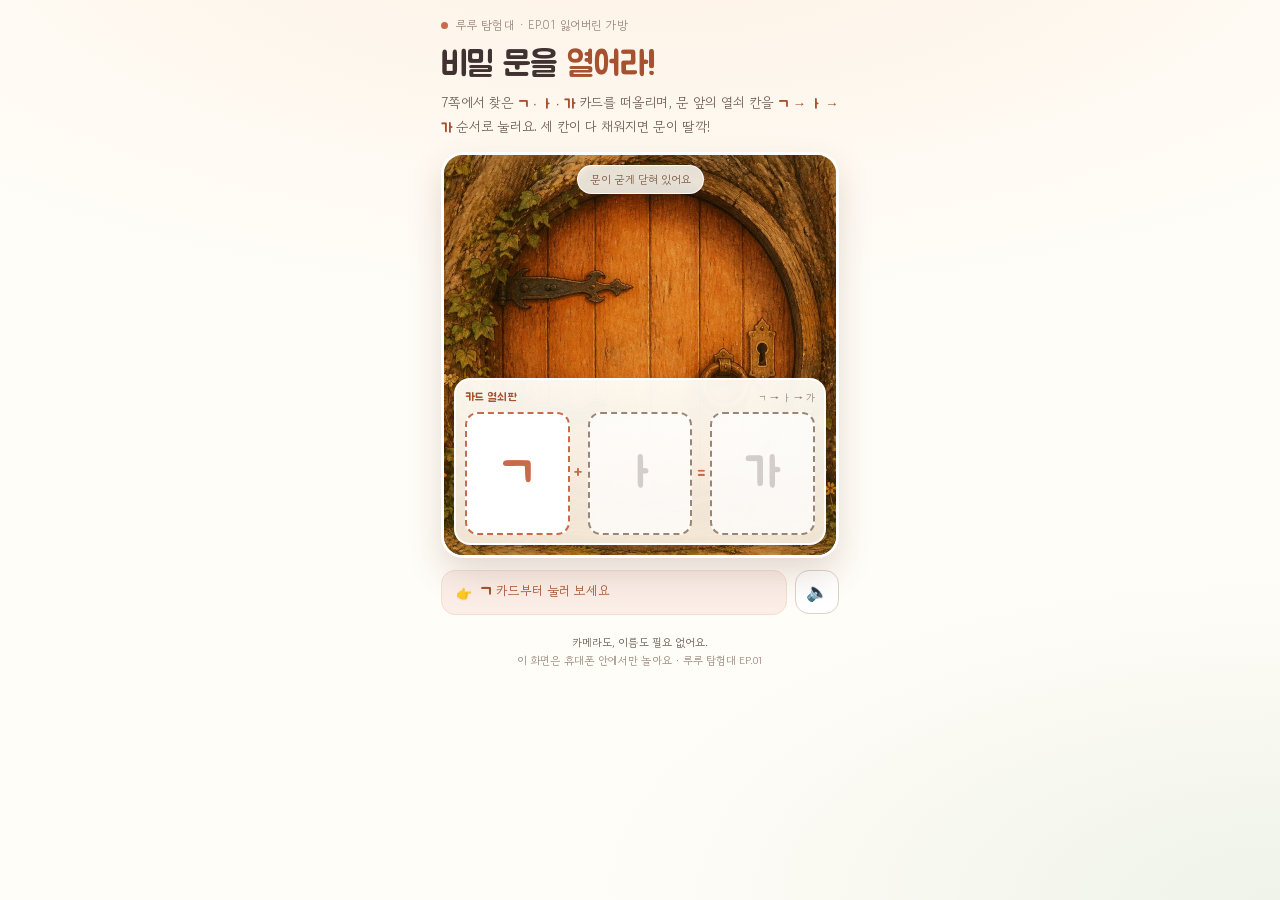
==== lulu-ep01/index.html @ 79df9ade "add lulu-ep01: 루루 탐험대 EP.01 비밀 문 웹 체험 (/lulu-ep01/)" ====
<!doctype html>
<html lang="ko">
<head>
<meta charset="utf-8">
<meta name="viewport" content="width=device-width, initial-scale=1, viewport-fit=cover">
<meta name="theme-color" content="#FFFDF8">
<meta name="description" content="루루 탐험대 EP.01 — 종이에 그린 비밀 문을 휴대폰에서 진짜로 열어 보는 놀이. 카메라·개인정보 없이 화면 안에서만 놀아요.">
<title>루루 탐험대 · 비밀 문 열기</title>
<style>
@font-face{font-family:'Jua';src:url([data-uri]) format('woff2');font-display:swap}
@font-face{font-family:'Gowun';src:url([data-uri]) format('woff2');font-display:swap}
:root{
  --paper:#FFFDF8;--cream:#FAF3E7;--cream2:#F6EADA;--terra:#C96B4B;--terra-d:#A6512F;
  --terra-s:#F3D9CB;--terra-xs:#FBEEE7;--mustard:#D9A23B;--mustard-s:#F9EAC8;
  --sage:#7E9B77;--sage-s:#E6EDE0;--ink:#3F3230;--ink2:#6B5A52;--ink3:#9A8679;--line:#E0D2C3;
}
*{box-sizing:border-box;-webkit-tap-highlight-color:transparent}
html,body{margin:0}
body{
  background:
    radial-gradient(120% 70% at 50% -10%,#FDF1E4 0%,rgba(253,241,228,0) 62%),
    radial-gradient(90% 60% at 100% 100%,#EFF3E9 0%,rgba(239,243,233,0) 60%),
    var(--paper);
  color:var(--ink);font-family:'Gowun','Apple SD Gothic Neo','Noto Sans KR',system-ui,sans-serif;
  line-height:1.5;min-height:100dvh;-webkit-text-size-adjust:100%;
}
.wrap{width:min(100%,430px);margin:0 auto;padding:16px 16px calc(24px + env(safe-area-inset-bottom))}
.brand{display:flex;align-items:center;gap:7px;font-size:12px;color:var(--ink3);letter-spacing:.01em}
.brand i{width:7px;height:7px;border-radius:50%;background:var(--terra);display:block}
h1{font-family:'Jua',sans-serif;font-weight:400;font-size:clamp(27px,8.2vw,34px);line-height:1.24;
   margin:10px 0 6px;letter-spacing:-.02em;color:var(--ink)}
h1 em{font-style:normal;color:var(--terra-d)}
.lead{margin:0 0 13px;font-size:13.5px;line-height:1.6;color:var(--ink2);word-break:keep-all}
.lead b{color:var(--terra-d);font-weight:400;font-family:'Jua',sans-serif}

/* ── 문 ─────────────────────────────── */
.stage{position:relative;border-radius:22px;overflow:hidden;border:3px solid #fff;
  box-shadow:0 16px 34px rgba(120,80,55,.20),0 2px 0 rgba(255,255,255,.9) inset;
  aspect-ratio:1/1.02;background:#3E2A1D;isolation:isolate}
.stage img{position:absolute;inset:0;width:100%;height:100%;object-fit:cover;
  object-position:50% 47%;transition:opacity .6s ease,transform 1.3s cubic-bezier(.2,.7,.3,1)}
.stage .open{opacity:0;transform:scale(1.02)}
.stage.opened .closed{opacity:0}
.stage.opened .open{opacity:1;transform:scale(1.05)}
.glow{position:absolute;inset:0;pointer-events:none;opacity:0;transition:opacity .8s ease .18s;
  background:radial-gradient(60% 46% at 52% 48%,rgba(255,240,196,.85),rgba(255,214,150,.35) 45%,rgba(255,200,130,0) 72%)}
.stage.opened .glow{opacity:1}
.plate{position:absolute;left:10px;right:10px;bottom:10px;padding:9px 9px 8px;border-radius:16px;
  background:linear-gradient(180deg,rgba(255,253,246,.96),rgba(246,234,218,.96));
  border:2px solid rgba(255,255,255,.95);box-shadow:0 10px 22px rgba(70,45,30,.28)}
.plate .cap{font-family:'Jua',sans-serif;font-size:11.5px;color:var(--terra-d);margin:0 0 6px;
  display:flex;justify-content:space-between;align-items:center;gap:6px}
.plate .cap span{color:var(--ink3);font-family:'Gowun',sans-serif;font-size:10px}
.keys{display:grid;grid-template-columns:1fr 14px 1fr 14px 1fr;align-items:center;gap:2px}
.slot{position:relative;aspect-ratio:1/1.18;border-radius:13px;border:2px dashed var(--ink3);
  background:rgba(255,255,255,.72);color:rgba(63,50,48,.22);font-family:'Jua',sans-serif;
  font-size:clamp(30px,10.4vw,42px);display:grid;place-items:center;cursor:pointer;
  transition:transform .18s ease,background .2s,border-color .2s,color .2s,box-shadow .2s;padding:0;
  -webkit-user-select:none;user-select:none}
.slot:active{transform:scale(.97)}
.slot.filled{border-style solid;border-color:var(--terra);background:#fff;color:var(--ink);
  box-shadow:0 7px 16px rgba(166,81,47,.20);transform:translateY(-3px)}
.slot.filled::after{content:"";position:absolute;inset:0;border-radius:11px;border:3px solid var(--terra-s)}
.slot.shake{animation:shake .42s ease}
.slot.hintme{border-color:var(--terra);background:#fff;color:var(--terra);animation:breathe 1.6s ease-in-out infinite}
.op{font-family:'Jua',sans-serif;font-size:17px;color:var(--terra);text-align:center;line-height:1}
.stage .lockline{position:absolute;left:0;right:0;top:10px;text-align:center;pointer-events:none}
.stage .lockline span{display:inline-block;padding:5px 12px;border-radius:999px;background:rgba(255,253,246,.86);
  font-size:11px;color:#7A5A45;border:1px solid rgba(255,255,255,.9);backdrop-filter:blur(2px)}

.burst{position:absolute;inset:0;display:grid;place-items:center;pointer-events:none;opacity:0;z-index:3}
.burst b{font-family:'Jua',sans-serif;font-weight:400;font-size:clamp(38px,13vw,58px);color:#FFF8E2;
  text-shadow:0 4px 0 rgba(166,81,47,.55),0 0 26px rgba(255,205,110,.95);transform:scale(.6)}
.stage.opened .burst{animation:burst 1.25s ease-out .05s both}
.spark{position:absolute;font-size:18px;pointer-events:none;opacity:0}

/* ── 상태줄 ─────────────────────────── */
.status{margin:12px 0 0;display:flex;align-items:center;gap:8px}
.hint{flex:1;margin:0;padding:11px 14px;border-radius:14px;background:var(--terra-xs);
  border:1px solid #F5DED1;color:var(--terra-d);font-size:13px;line-height:1.35;min-height:44px;
  display:flex;align-items:center;gap:8px}
.hint b{font-family:'Jua',sans-serif;font-weight:400;font-size:15px}
.hint.ok{background:var(--sage-s);border-color:#D3E1C9;color:#4E6A46}
.hint.no{background:#FDEBE4;border-color:#F3D2C4;color:#A6512F;animation:shake .42s ease}
.sound{flex:0 0 auto;width:44px;height:44px;border-radius:14px;border:1px solid var(--line);
  background:#fff;font-size:18px;display:grid;place-items:center;cursor:pointer}
.sound[aria-pressed="false"]{color:var(--ink3)}

/* ── 축하 ───────────────────────────── */
.win{margin-top:12px;border-radius:20px;background:linear-gradient(180deg,#FFF9E9,#FCEFD9);
  border:2px solid #fff;box-shadow:0 14px 30px rgba(150,110,60,.16);padding:14px 15px 15px;
  display:none}
.win.show{display:block;animation:rise .5s cubic-bezier(.2,.8,.3,1) both}
.win .row{display:flex;align-items:center;gap:10px}
.win .lulu{width:74px;flex:0 0 auto;filter:drop-shadow(0 8px 10px rgba(140,95,60,.22))}
.win .lulu img{display:block;width:100%;height:auto}
.win h2{font-family:'Jua',sans-serif;font-weight:400;font-size:19px;margin:0 0 3px;color:var(--terra-d);letter-spacing:-.01em}
.win p{margin:0;font-size:12.5px;color:#7A5A45;line-height:1.5}
.win .eq{margin:12px 0 0;display:flex;align-items:center;justify-content:center;gap:7px;
  font-family:'Jua',sans-serif;font-size:20px;color:var(--ink)}
.win .eq i{font-style:normal;color:var(--terra);font-size:15px}
.win .eq u{text-decoration:none;background:#fff;border:2px solid var(--mustard);border-radius:9px;
  padding:2px 9px;color:var(--terra-d)}
.again{width:100%;margin-top:12px;border:0;border-radius:15px;background:var(--terra);color:#fff;
  font-family:'Jua',sans-serif;font-size:16px;min-height:50px;cursor:pointer;
  box-shadow:0 5px 0 #9C4B2E,0 12px 18px rgba(166,81,47,.25)}
.again:active{transform:translateY(3px);box-shadow:0 2px 0 #9C4B2E}
.foot{margin:18px 2px 0;font-size:11px;line-height:1.7;color:var(--ink3);text-align:center}
.foot b{color:var(--ink2);font-weight:400}

@keyframes shake{0%,100%{transform:translateX(0)}22%{transform:translateX(-5px)}44%{transform:translateX(4px)}66%{transform:translateX(-3px)}88%{transform:translateX(2px)}}
@keyframes breathe{0%,100%{box-shadow:0 0 0 0 rgba(201,107,75,.35)}50%{box-shadow:0 0 0 8px rgba(201,107,75,0)}}
@keyframes burst{0%{opacity:0;transform:scale(.55)}22%{opacity:1;transform:scale(1.06)}60%{opacity:1;transform:scale(1)}100%{opacity:0;transform:scale(1.18) translateY(-8px)}}
@keyframes rise{from{opacity:0;transform:translateY(12px)}to{opacity:1;transform:translateY(0)}}
@keyframes fly{0%{opacity:0;transform:translate(0,14px) scale(.6)}20%{opacity:1}100%{opacity:0;transform:translate(var(--dx),var(--dy)) scale(1.15) rotate(var(--rot))}}
@media (prefers-reduced-motion:reduce){
  *{animation:none!important;transition:none!important}
  .stage.opened .burst{opacity:1}
}
</style>
</head>
<body>
<main class="wrap">
  <div class="brand"><i></i><span>루루 탐험대 · EP.01 잃어버린 가방</span></div>
  <h1>비밀 문을 <em>열어라!</em></h1>
  <p class="lead">7쪽에서 찾은 <b>ㄱ · ㅏ · 가</b> 카드를 떠올리며, 문 앞의 열쇠 칸을 <b>ㄱ → ㅏ → 가</b> 순서로 눌러요. 세 칸이 다 채워지면 문이 딸깍!</p>

  <section class="stage" id="stage" aria-label="굳게 닫힌 비밀 문과 열쇠 칸 세 개">
    <img class="closed" src="[data-uri]" alt="굳게 닫힌 나무 비밀 문">
    <img class="open" src="[data-uri]" alt="활짝 열린 비밀 문 너머의 보물 동굴">
    <div class="glow"></div>
    <div class="lockline"><span>문이 굳게 닫혀 있어요</span></div>
    <div class="plate">
      <p class="cap">카드 열쇠판 <span>ㄱ → ㅏ → 가</span></p>
      <div class="keys">
        <button class="slot" data-i="0" aria-label="ㄱ 카드 올려놓기">ㄱ</button>
        <div class="op">+</div>
        <button class="slot" data-i="1" aria-label="ㅏ 카드 올려놓기">ㅏ</button>
        <div class="op">=</div>
        <button class="slot" data-i="2" aria-label="가 카드 올려놓기">가</button>
      </div>
    </div>
    <div class="burst" id="burst"><b>딸깍!</b></div>
  </section>

  <div class="status">
    <p class="hint" id="hint" role="status"><span>👉</span><span><b>ㄱ</b> 카드부터 눌러 보세요</span></p>
    <button class="sound" id="sound" aria-pressed="true" aria-label="소리 켜고 끄기">🔈</button>
  </div>

  <section class="win" id="win" aria-live="polite">
    <div class="row">
      <div class="lulu"><img src="[data-uri]" alt="환호하는 루루"></div>
      <div>
        <h2>딸깍! 문이 활짝 열렸어요</h2>
        <p>보물 동굴에서 반짝이는 가방을 찾았어요. 이제 책 9쪽으로 가 볼까요?</p>
      </div>
    </div>
    <p class="eq">ㄱ <i>+</i> ㅏ <i>=</i> <u>가</u></p>
    <button class="again" id="again">다시 해 보기</button>
  </section>

  <p class="foot"><b>카메라도, 이름도 필요 없어요.</b><br>이 화면은 휴대폰 안에서만 놀아요 · 루루 탐험대 EP.01</p>
</main>

<script>
(function(){
  "use strict";
  var ORDER=["ㄱ","ㅏ","가"];
  var stage=document.getElementById("stage"), hint=document.getElementById("hint"),
      win=document.getElementById("win"), again=document.getElementById("again"),
      soundBtn=document.getElementById("sound"), burst=document.getElementById("burst");
  var slots=[].slice.call(document.querySelectorAll(".slot"));
  var step=0, opened=false, muted=false, ctx=null, voices=null;

  function ac(){
    if(muted) return null;
    try{
      if(!ctx){ var C=window.AudioContext||window.webkitAudioContext; if(!C) return null; ctx=new C(); }
      if(ctx.state==="suspended") ctx.resume();
      return ctx;
    }catch(e){ return null; }
  }
  function tone(freq,dur,type,vol,slide,delay){
    var a=ac(); if(!a) return;
    var t0=a.currentTime+(delay||0);
    var o=a.createOscillator(), g=a.createGain();
    o.type=type||"sine";
    o.frequency.setValueAtTime(freq,t0);
    if(slide) o.frequency.exponentialRampToValueAtTime(slide,t0+dur);
    g.gain.setValueAtTime(0.0001,t0);
    g.gain.exponentialRampToValueAtTime(vol||0.12,t0+0.015);
    g.gain.exponentialRampToValueAtTime(0.0001,t0+dur);
    o.connect(g); g.connect(a.destination);
    o.start(t0); o.stop(t0+dur+0.04);
  }
  function pluck(i){ var f=[659,784,988][i]||659; tone(f,.26,"triangle",.10); tone(f*2,.10,"sine",.03,null,.01); }
  function knock(){ tone(150,.16,"sine",.10,110); }
  function chime(){ [659,784,988,1319].forEach(function(f,i){ tone(f,.42,"sine",.09,null,i*0.11); }); }
  function click(){ tone(1400,.05,"square",.04); tone(210,.30,"sine",.07,120,.03); }

  function say(t){
    var h=hint; h.className="hint"; h.innerHTML=t;
  }
  function speak(text){
    if(muted||!("speechSynthesis" in window)) return;
    try{
      var u=new SpeechSynthesisUtterance(text);
      u.lang="ko-KR"; u.rate=0.95; u.pitch=1.15; u.volume=0.9;
      var v=window.speechSynthesis.getVoices().filter(function(x){return /^ko/i.test(x.lang);})[0];
      if(v) u.voice=v;
      window.speechSynthesis.cancel(); window.speechSynthesis.speak(u);
    }catch(e){}
  }
  function sparkle(){
    var glyphs=["✨","⭐","🌟","✦","💛"];
    for(var i=0;i<16;i++){
      var s=document.createElement("span");
      s.className="spark"; s.textContent=glyphs[i%glyphs.length];
      s.style.left=(8+Math.random()*84)+"%"; s.style.top=(18+Math.random()*60)+"%";
      s.style.setProperty("--dx",(Math.random()*160-80)+"px");
      s.style.setProperty("--dy",(-60-Math.random()*130)+"px");
      s.style.setProperty("--rot",(Math.random()*90-45)+"deg");
      s.style.animation="fly "+(1.1+Math.random()*0.7)+"s ease-out "+(Math.random()*0.3)+"s both";
      stage.appendChild(s);
      (function(el){ setTimeout(function(){ el.remove(); },2400); })(s);
    }
  }

  function openDoor(){
    opened=true;
    slots.forEach(function(s){ s.classList.remove("hintme"); });
    click(); chime();
    setTimeout(function(){ stage.classList.add("opened"); },140);
    setTimeout(function(){ sparkle(); },260);
    setTimeout(function(){ win.classList.add("show"); again.focus({preventScroll:true}); },720);
    setTimeout(function(){ speak("가! 비밀 문이 활짝 열렸어요."); },900);
    var h=document.getElementById("hint");
    h.className="hint ok"; h.innerHTML="<span>🎉</span><span><b>딸깍!</b> 세 칸이 다 채워져 문이 열렸어요</span>";
    var ll=document.querySelector(".lockline span"); if(ll) ll.textContent="문이 활짝 열렸어요!";
  }

  function pick(i,el){
    if(opened) return;
    if(i!==step){
      el.classList.remove("shake"); void el.offsetWidth; el.classList.add("shake");
      knock();
      var h=document.getElementById("hint");
      h.className="hint no"; h.innerHTML="<span>💡</span><span>먼저 <b>"+ORDER[step]+"</b> 카드를 올려놓아요</span>";
      setTimeout(function(){ h.className="hint"; },900);
      return;
    }
    el.classList.add("filled");
    el.classList.remove("hintme");
    pluck(step);
    step++;
    if(step>=3){ openDoor(); return; }
    var nx=ORDER[step];
    slots[step].classList.add("hintme");
    var hh=document.getElementById("hint");
    hh.innerHTML="<span>👏</span><span>좋아요! 이번엔 <b>"+nx+"</b> 카드</span>";
    speak(nx+" 카드");
  }

  slots.forEach(function(el){
    el.addEventListener("click",function(){ pick(Number(el.dataset.i),el); });
  });
  slots[0].classList.add("hintme");

  again.addEventListener("click",function(){
    opened=false; step=0;
    stage.classList.remove("opened");
    win.classList.remove("show");
    slots.forEach(function(s,j){ s.classList.remove("filled","hintme","shake"); });
    slots[0].classList.add("hintme");
    var h=document.getElementById("hint");
    h.className="hint"; h.innerHTML="<span>👉</span><span><b>ㄱ</b> 카드부터 눌러 보세요</span>";
    var ll=document.querySelector(".lockline span"); if(ll) ll.textContent="문이 굳게 닫혀 있어요";
    window.scrollTo({top:0,behavior:"smooth"});
  });

  soundBtn.addEventListener("click",function(){
    muted=!muted;
    soundBtn.setAttribute("aria-pressed",String(!muted));
    soundBtn.textContent=muted?"🔇":"🔈";
    if(muted&&"speechSynthesis" in window){ try{window.speechSynthesis.cancel();}catch(e){} }
    else tone(880,.08,"sine",.06);
  });

  if("speechSynthesis" in window){
    try{ window.speechSynthesis.getVoices(); window.speechSynthesis.onvoiceschanged=function(){ voices=1; }; }catch(e){}
  }
})();
</script>
</body>
</html>
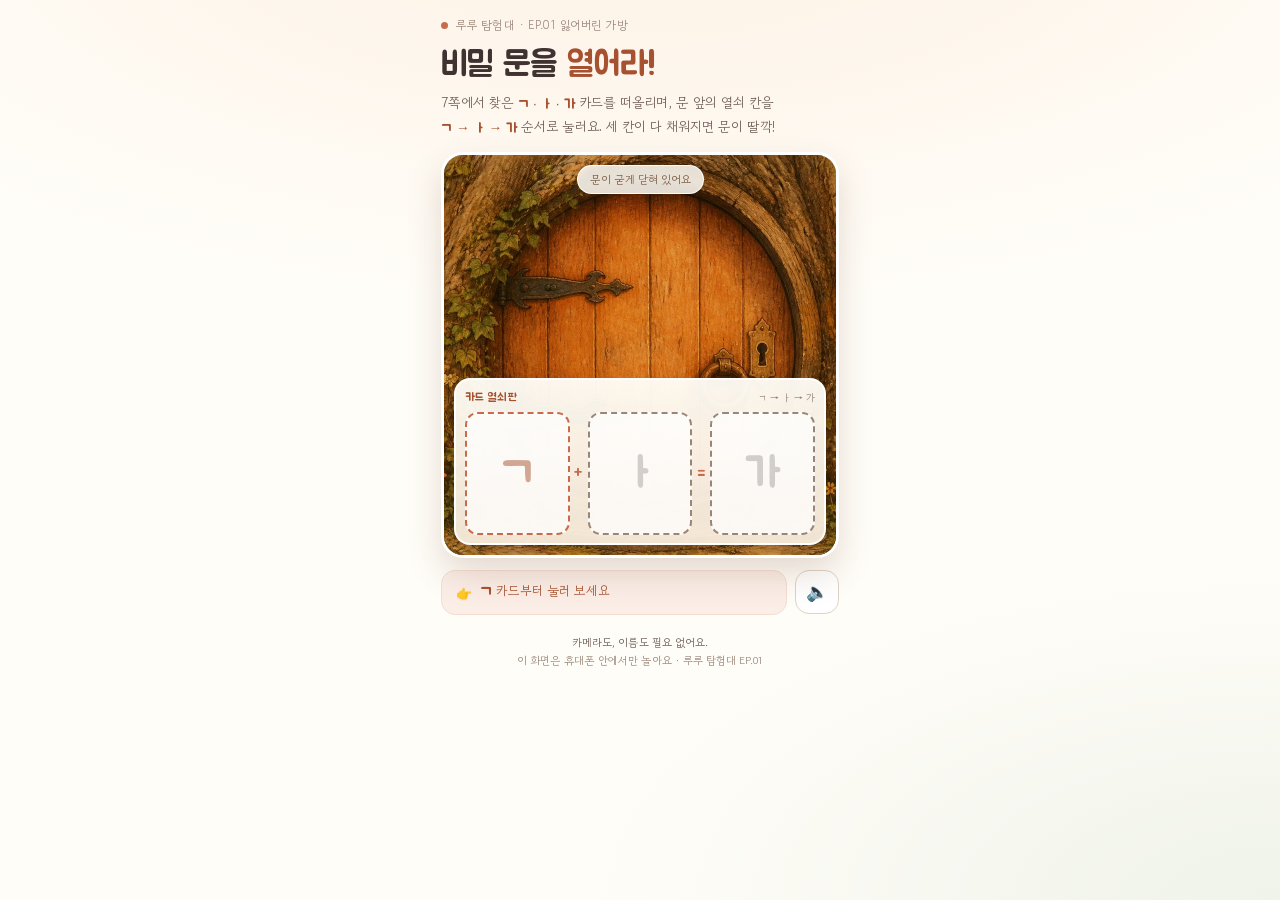
==== commit b168a0c2: "lulu-ep01: 열쇠판이 열린 뒤 사라지고 보물 동굴이 보이도록, 안내문 줄바꿈 정리" ====
--- a/lulu-ep01/index.html
+++ b/lulu-ep01/index.html
@@ -32,6 +32,7 @@
 h1 em{font-style:normal;color:var(--terra-d)}
 .lead{margin:0 0 13px;font-size:13.5px;line-height:1.6;color:var(--ink2);word-break:keep-all}
 .lead b{color:var(--terra-d);font-weight:400;font-family:'Jua',sans-serif}
+.lead .nw,.nw{white-space:nowrap}
 
 /* ── 문 ─────────────────────────────── */
 .stage{position:relative;border-radius:22px;overflow:hidden;border:3px solid #fff;
@@ -45,6 +46,8 @@
 .glow{position:absolute;inset:0;pointer-events:none;opacity:0;transition:opacity .8s ease .18s;
   background:radial-gradient(60% 46% at 52% 48%,rgba(255,240,196,.85),rgba(255,214,150,.35) 45%,rgba(255,200,130,0) 72%)}
 .stage.opened .glow{opacity:1}
+.stage.opened .plate{opacity:0;transform:translateY(16px) scale(.98);pointer-events:none}
+.plate{transition:opacity .5s ease .35s,transform .55s cubic-bezier(.2,.8,.3,1) .35s}
 .plate{position:absolute;left:10px;right:10px;bottom:10px;padding:9px 9px 8px;border-radius:16px;
   background:linear-gradient(180deg,rgba(255,253,246,.96),rgba(246,234,218,.96));
   border:2px solid rgba(255,255,255,.95);box-shadow:0 10px 22px rgba(70,45,30,.28)}
@@ -52,7 +55,7 @@
   display:flex;justify-content:space-between;align-items:center;gap:6px}
 .plate .cap span{color:var(--ink3);font-family:'Gowun',sans-serif;font-size:10px}
 .keys{display:grid;grid-template-columns:1fr 14px 1fr 14px 1fr;align-items:center;gap:2px}
-.slot{position:relative;aspect-ratio:1/1.18;border-radius:13px;border:2px dashed var(--ink3);
+.slot{position:relative;touch-action:manipulation;aspect-ratio:1/1.18;border-radius:13px;border:2px dashed var(--ink3);
   background:rgba(255,255,255,.72);color:rgba(63,50,48,.22);font-family:'Jua',sans-serif;
   font-size:clamp(30px,10.4vw,42px);display:grid;place-items:center;cursor:pointer;
   transition:transform .18s ease,background .2s,border-color .2s,color .2s,box-shadow .2s;padding:0;
@@ -62,7 +65,7 @@
   box-shadow:0 7px 16px rgba(166,81,47,.20);transform:translateY(-3px)}
 .slot.filled::after{content:"";position:absolute;inset:0;border-radius:11px;border:3px solid var(--terra-s)}
 .slot.shake{animation:shake .42s ease}
-.slot.hintme{border-color:var(--terra);background:#fff;color:var(--terra);animation:breathe 1.6s ease-in-out infinite}
+.slot.hintme{border-color:var(--terra);color:rgba(166,81,47,.5);animation:breathe 1.7s ease-in-out infinite}
 .op{font-family:'Jua',sans-serif;font-size:17px;color:var(--terra);text-align:center;line-height:1}
 .stage .lockline{position:absolute;left:0;right:0;top:10px;text-align:center;pointer-events:none}
 .stage .lockline span{display:inline-block;padding:5px 12px;border-radius:999px;background:rgba(255,253,246,.86);
@@ -123,7 +126,7 @@
 <main class="wrap">
   <div class="brand"><i></i><span>루루 탐험대 · EP.01 잃어버린 가방</span></div>
   <h1>비밀 문을 <em>열어라!</em></h1>
-  <p class="lead">7쪽에서 찾은 <b>ㄱ · ㅏ · 가</b> 카드를 떠올리며, 문 앞의 열쇠 칸을 <b>ㄱ → ㅏ → 가</b> 순서로 눌러요. 세 칸이 다 채워지면 문이 딸깍!</p>
+  <p class="lead">7쪽에서 찾은 <b>ㄱ · ㅏ · 가</b> 카드를 떠올리며, 문 앞의 열쇠 칸을 <b class="nw">ㄱ → ㅏ → 가</b> 순서로 눌러요. 세 칸이 다 채워지면 문이 딸깍!</p>
 
   <section class="stage" id="stage" aria-label="굳게 닫힌 비밀 문과 열쇠 칸 세 개">
     <img class="closed" src="[data-uri]